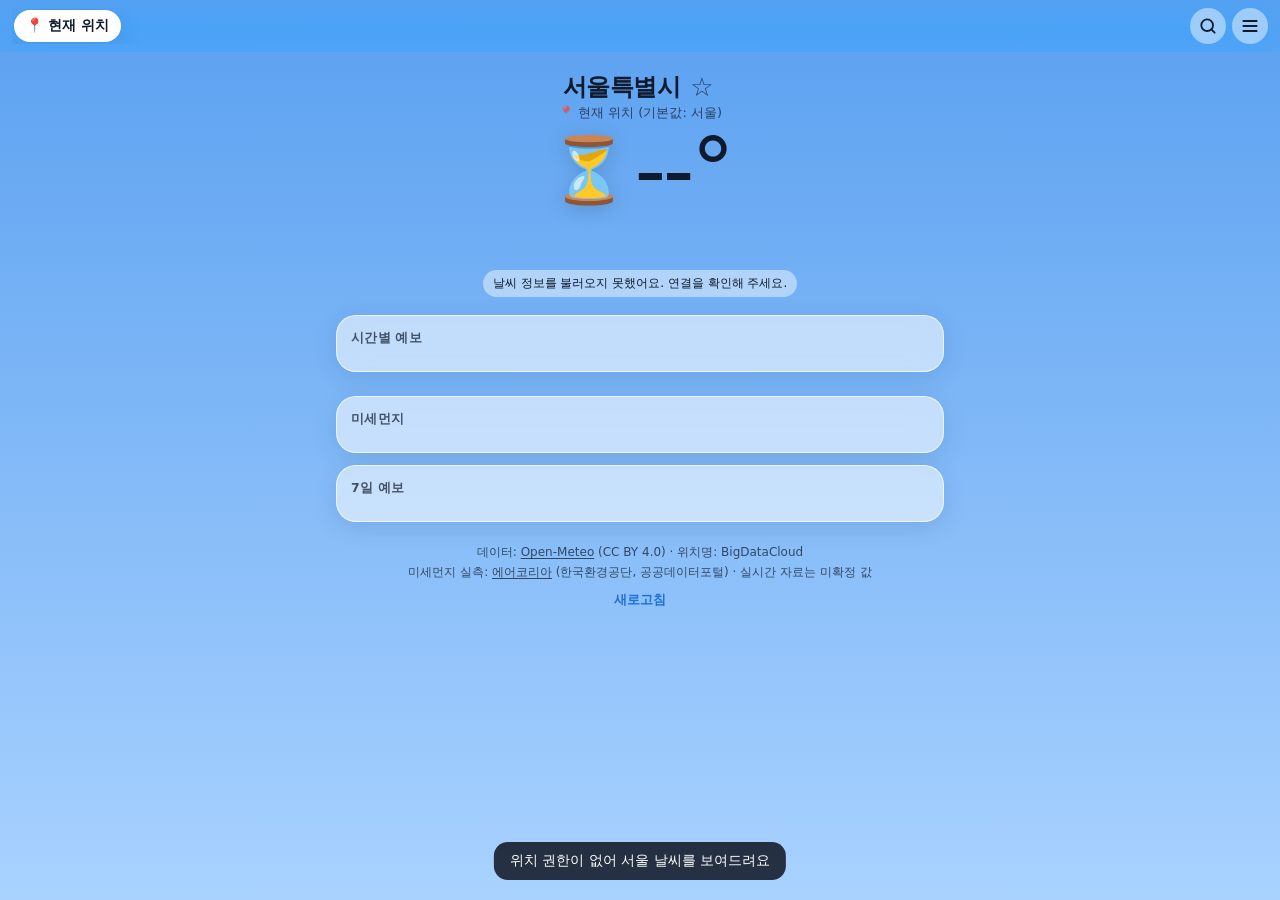
==== index.html @ 34dde309 "위젯·웹앱: 온도 그라데이션 막대 통일, 습도·바람 제거, 어제 같은 시각 대비 기온 표시 - 위젯: DrawContext로 기간 전체 최저→최고 색(#5ab0ff→#ffd04d→" ====
<!doctype html>
<html lang="ko">
<head>
<meta charset="utf-8">
<meta name="viewport" content="width=device-width, initial-scale=1, viewport-fit=cover">
<title>하늘 날씨</title>
<meta name="description" content="현재 위치 날씨, 시간별·주간 예보, 미세먼지">
<meta name="theme-color" content="#4a8fe7" media="(prefers-color-scheme: light)">
<meta name="theme-color" content="#0b1220" media="(prefers-color-scheme: dark)">
<meta name="color-scheme" content="light dark">
<meta name="apple-mobile-web-app-capable" content="yes">
<meta name="mobile-web-app-capable" content="yes">
<meta name="apple-mobile-web-app-status-bar-style" content="black-translucent">
<meta name="apple-mobile-web-app-title" content="하늘 날씨">
<meta name="format-detection" content="telephone=no">
<link rel="manifest" href="manifest.json">
<link rel="icon" type="image/png" sizes="32x32" href="icons/favicon-32.png">
<link rel="icon" type="image/png" sizes="192x192" href="icons/icon-192.png">
<link rel="apple-touch-icon" sizes="180x180" href="icons/apple-touch-icon.png">
<link rel="stylesheet" href="style.css">
</head>
<body>
<div id="app">
  <header class="topbar">
    <nav id="tabs" class="tabs" aria-label="위치 목록"></nav>
    <button id="btnSearch" class="iconbtn" aria-label="도시 검색">
      <svg viewBox="0 0 24 24" width="20" height="20"><circle cx="11" cy="11" r="7" fill="none" stroke="currentColor" stroke-width="2.2"/><path d="M20 20l-4-4" stroke="currentColor" stroke-width="2.2" stroke-linecap="round"/></svg>
    </button>
    <button id="btnFavs" class="iconbtn" aria-label="즐겨찾기 관리">
      <svg viewBox="0 0 24 24" width="20" height="20"><path d="M4 6h16M4 12h16M4 18h16" stroke="currentColor" stroke-width="2.2" stroke-linecap="round"/></svg>
    </button>
  </header>

  <main id="main">
    <section class="hero">
      <div class="loc-row">
        <h1 id="locName">불러오는 중…</h1>
        <button id="btnStar" class="star" aria-label="즐겨찾기에 추가" aria-pressed="false">☆</button>
      </div>
      <div id="locSub" class="loc-sub"></div>
      <div class="hero-main">
        <div id="curIcon" class="cur-icon">⛅</div>
        <div id="curTemp" class="cur-temp">--°</div>
      </div>
      <div id="curDesc" class="cur-desc">&nbsp;</div>
      <div id="curHL" class="cur-hl">&nbsp;</div>
      <div id="curYday" class="yday" hidden></div>
      <div id="status" class="status" hidden></div>
    </section>

    <section class="card">
      <h2>시간별 예보</h2>
      <div id="hourly" class="hourly" data-noswipe></div>
    </section>

    <section class="grid" id="details"></section>

    <section class="card">
      <h2>미세먼지</h2>
      <div id="air" class="air"></div>
    </section>

    <section class="card">
      <h2>7일 예보</h2>
      <ul id="daily" class="daily"></ul>
    </section>

    <footer class="foot">
      <div id="updated"></div>
      <div>데이터: <a href="https://open-meteo.com/" target="_blank" rel="noopener">Open-Meteo</a> (CC BY 4.0) · 위치명: BigDataCloud</div>
      <div>미세먼지 실측: <a href="https://www.airkorea.or.kr/" target="_blank" rel="noopener">에어코리아</a> (한국환경공단, 공공데이터포털) · 실시간 자료는 미확정 값</div>
      <button id="btnRefresh" class="linkbtn">새로고침</button>
    </footer>
  </main>
</div>

<div id="toast" class="toast" role="status" aria-live="polite"></div>

<!-- Search sheet -->
<div id="searchSheet" class="sheet" hidden>
  <div class="sheet-backdrop" data-close></div>
  <div class="sheet-panel" role="dialog" aria-label="도시 검색">
    <div class="sheet-head">
      <form id="searchForm" class="searchbox" autocomplete="off">
        <input id="searchInput" type="search" placeholder="도시 이름 (예: 부산, 제주, 도쿄)" enterkeyhint="search" aria-label="도시 이름">
      </form>
      <button class="linkbtn" data-close>닫기</button>
    </div>
    <div class="sheet-body">
      <button id="btnUseHere" class="row-btn">📍 현재 위치 사용</button>
      <div id="searchResults" class="results"></div>
      <div id="popular" class="popular"></div>
    </div>
  </div>
</div>

<!-- Favorites sheet -->
<div id="favSheet" class="sheet" hidden>
  <div class="sheet-backdrop" data-close></div>
  <div class="sheet-panel" role="dialog" aria-label="즐겨찾기 위치">
    <div class="sheet-head">
      <h2 class="sheet-title">즐겨찾기 위치</h2>
      <button id="btnEdit" class="linkbtn">편집</button>
      <button class="linkbtn" data-close>닫기</button>
    </div>
    <div class="sheet-body">
      <ul id="favList" class="favlist"></ul>
      <p id="favEmpty" class="muted" hidden>아직 즐겨찾기한 위치가 없어요.<br>도시를 검색하거나 현재 위치에서 ☆를 눌러 추가하세요.</p>
    </div>
  </div>
</div>

<script src="app.js"></script>
</body>
</html>
---- style.css ----
[hidden]{display:none!important}
:root{
  --bg1:#5aa0f0; --bg2:#a9d2ff; --fg:#0f1b2d; --fg2:rgba(15,27,45,.72);
  --card:rgba(255,255,255,.55); --card-b:rgba(255,255,255,.7); --line:rgba(15,27,45,.1);
  --chip:rgba(255,255,255,.45); --chip-on:#fff; --accent:#1e6fd9; --sheet:#f4f7fb;
  --shadow:0 6px 24px rgba(20,50,100,.12);
  --rain:#0a4fa3; --sun:#b3261e; --sat-c:#0a4fa3;
  --sat:env(safe-area-inset-top,0px); --sab:env(safe-area-inset-bottom,0px);
  --sal:env(safe-area-inset-left,0px); --sar:env(safe-area-inset-right,0px);
  color-scheme:light dark;
}
@media (prefers-color-scheme:dark){
  :root{
    --bg1:#0b1220; --bg2:#1b2b4a; --fg:#eaf1ff; --fg2:rgba(234,241,255,.74);
    --card:rgba(255,255,255,.07); --card-b:rgba(255,255,255,.1); --line:rgba(255,255,255,.09);
    --chip:rgba(255,255,255,.08); --chip-on:rgba(255,255,255,.22); --accent:#7fb2ff; --sheet:#121a2b;
    --shadow:0 6px 24px rgba(0,0,0,.35);
    --rain:#a9d0ff; --sun:#ffb4ab; --sat-c:#a9d0ff;
  }
}
body.night{--bg1:#16244a;--bg2:#2c3e6e}
body.rain{--bg1:#2c3a50;--bg2:#3a4a62}
@media (prefers-color-scheme:dark){
  body.night{--bg1:#070c18;--bg2:#141f3b}
  body.rain{--bg1:#0d141f;--bg2:#24324a}
}
*{box-sizing:border-box;-webkit-tap-highlight-color:transparent}
html,body{margin:0;min-height:100%}
body{
  font-family:-apple-system,BlinkMacSystemFont,"Apple SD Gothic Neo","Pretendard","Noto Sans KR","Malgun Gothic",system-ui,sans-serif;
  color:var(--fg); background:linear-gradient(180deg,var(--bg1),var(--bg2)) fixed; background-color:var(--bg1);
  min-height:100vh; min-height:100dvh; -webkit-font-smoothing:antialiased; overscroll-behavior-y:none;
  -webkit-text-size-adjust:100%; word-break:keep-all;
}
body.night,body.rain{--fg:#f4f8ff;--fg2:rgba(244,248,255,.88);--card:rgba(255,255,255,.10);--card-b:rgba(255,255,255,.16);--line:rgba(255,255,255,.14);--chip:rgba(255,255,255,.10);--chip-on:rgba(255,255,255,.32);--accent:#d6e6ff;--rain:#d8eaff;--sun:#ffd6d0;--sat-c:#d8eaff}
button{font:inherit;color:inherit}
a{color:inherit;text-decoration:underline;text-underline-offset:2px}
.topbar{
  position:sticky;top:0;z-index:10;display:flex;align-items:center;gap:6px;
  padding:calc(var(--sat) + 8px) calc(var(--sar) + 12px) 8px calc(var(--sal) + 12px);
  backdrop-filter:saturate(1.6) blur(18px);-webkit-backdrop-filter:saturate(1.6) blur(18px);
  background:linear-gradient(180deg,color-mix(in srgb,var(--bg1) 70%,transparent),color-mix(in srgb,var(--bg1) 30%,transparent));
}
.tabs{flex:1;display:flex;gap:6px;overflow-x:auto;scrollbar-width:none;scroll-snap-type:x proximity;padding:2px}
.tabs::-webkit-scrollbar{display:none}
.tab{flex:none;scroll-snap-align:center;border:0;border-radius:999px;padding:7px 12px;background:var(--chip);font-size:14px;font-weight:600;white-space:nowrap;cursor:pointer;display:flex;gap:5px;align-items:center}
.tab .t{font-weight:500;opacity:.75}
.tab[aria-selected=true]{background:var(--chip-on);box-shadow:var(--shadow)}
.iconbtn{flex:none;width:36px;height:36px;border-radius:50%;border:0;background:var(--chip);display:grid;place-items:center;cursor:pointer}
main{padding:4px calc(var(--sar) + 16px) calc(var(--sab) + 24px) calc(var(--sal) + 16px);max-width:640px;margin:0 auto;transition:opacity .2s, transform .25s}
main.slide-l{transform:translateX(-24px);opacity:.3} main.slide-r{transform:translateX(24px);opacity:.3}
.hero{text-align:center;padding:14px 0 18px}
.loc-row{display:flex;justify-content:center;align-items:center;gap:6px}
.loc-row h1{font-size:24px;margin:0;font-weight:700;letter-spacing:-.02em}
.star{border:0;background:none;font-size:26px;line-height:1;cursor:pointer;padding:4px;color:var(--fg2)}
.star[aria-pressed=true]{color:#ffc531;text-shadow:0 1px 6px rgba(0,0,0,.2)}
.loc-sub{font-size:13px;color:var(--fg2);min-height:18px}
.hero-main{display:flex;justify-content:center;align-items:center;gap:6px;margin-top:4px}
.cur-icon{font-size:64px;filter:drop-shadow(0 4px 10px rgba(0,0,0,.15))}
.cur-temp{font-size:88px;font-weight:200;letter-spacing:-.04em;line-height:1}
.cur-desc{font-size:19px;font-weight:600;margin-top:2px}
.cur-hl{font-size:15px;color:var(--fg2);margin-top:4px}
.yday{display:inline-block;margin-top:8px;font-size:13px;font-weight:700;padding:4px 10px;border-radius:999px;color:#fff;background:#5f6b7a}
.yday.up{background:#c2410c}.yday.down{background:#1d4ed8}
.status{margin:10px auto 0;display:inline-block;font-size:12px;padding:5px 10px;border-radius:999px;background:var(--chip)}
.card{background:var(--card);border:1px solid var(--card-b);border-radius:20px;padding:14px 14px;margin:0 0 12px;box-shadow:var(--shadow);backdrop-filter:blur(14px);-webkit-backdrop-filter:blur(14px)}
.card h2{font-size:12.5px;font-weight:700;color:var(--fg2);margin:0 0 10px;letter-spacing:.02em}
.hourly{display:flex;overflow-x:auto;gap:4px;scrollbar-width:none;margin:0 -6px;padding:0 6px;-webkit-overflow-scrolling:touch}
.hourly::-webkit-scrollbar{display:none}
.hr{flex:none;width:54px;text-align:center;display:flex;flex-direction:column;gap:5px;align-items:center;font-size:13px}
.hr .ic{font-size:24px;height:30px;line-height:30px}
.hr .tp{font-weight:700;font-size:16px}
.hr .pp{font-size:11px;color:var(--rain);min-height:14px;font-weight:700}
.hr.now .tm{font-weight:800}
.grid{display:grid;grid-template-columns:1fr 1fr;gap:12px;margin-bottom:12px}
.grid .card{margin:0;min-height:98px;display:flex;flex-direction:column}
.grid .v{font-size:26px;font-weight:600;letter-spacing:-.02em}
.grid .s{font-size:12.5px;color:var(--fg2);margin-top:auto;padding-top:4px}
.uvbar{height:5px;border-radius:3px;background:linear-gradient(90deg,#3bb54a,#f5d200,#f58b00,#e3242b,#8f3f97);position:relative;margin-top:8px}
.uvbar i{position:absolute;top:-3px;width:11px;height:11px;border-radius:50%;background:#fff;border:2px solid rgba(0,0,0,.35);transform:translateX(-50%)}
.air{display:grid;grid-template-columns:1fr 1fr;gap:12px}
.aq{border-radius:14px;padding:10px 12px;background:var(--chip)}
.aq .n{font-size:12.5px;color:var(--fg2)}
.aq .lv{margin:5px 0 3px}
.aq .lv .pill{display:inline-block;font-size:17px;font-weight:800;line-height:1;padding:6px 11px;border-radius:999px;color:#fff;background:#5f6b7a}
.aq .lv-1 .pill{background:#1b64c4}.aq .lv-2 .pill{background:#1b7a43}.aq .lv-3 .pill{background:#a85400}.aq .lv-4 .pill{background:#c0262d}
.aq .tag{display:inline-block;margin-left:6px;padding:0 6px;border-radius:6px;font-size:10.5px;font-weight:700;line-height:16px;vertical-align:1px;border:1px solid currentColor;color:var(--fg2)}
.aq .tag.ak{background:#1b7a43;border-color:#1b7a43;color:#fff}
.aqsrc{grid-column:1/-1;font-size:12px;line-height:1.55;color:var(--fg2);margin-top:-2px}
.aqsrc .km{opacity:.8}
.daily{list-style:none;margin:0;padding:0}
.daily li{display:grid;grid-template-columns:44px 34px 38px 34px 1fr 34px;align-items:center;gap:6px;padding:9px 0;border-top:1px solid var(--line);font-size:15px}
.daily li:first-child{border-top:0}
.daily .d{font-weight:700}
.daily .ic{font-size:22px;text-align:center}
.daily .pp{font-size:11.5px;color:var(--rain);font-weight:700}
.daily .d.sun{color:var(--sun)} .daily .d.sat{color:var(--sat-c)}
.daily .lo{color:var(--fg2);text-align:right}
.daily .hi{font-weight:700;text-align:right}
.rng{height:5px;border-radius:3px;background:var(--line);position:relative}
/* gradient spans the whole 7-day range (colour = temperature); each day shows only its min–max slice */
.rng i{position:absolute;inset:0;border-radius:3px;background:linear-gradient(90deg,#5ab0ff,#ffd04d,#ff8a3d)}
.foot{text-align:center;font-size:12px;color:var(--fg2);padding:8px 0 4px;line-height:1.7}
.linkbtn{border:0;background:none;color:var(--accent);font-weight:600;cursor:pointer;padding:6px 8px;font-size:15px}
.foot .linkbtn{font-size:13px}
.toast{position:fixed;left:50%;bottom:calc(var(--sab) + 20px);transform:translate(-50%,20px);opacity:0;pointer-events:none;background:rgba(20,26,40,.88);color:#fff;padding:10px 16px;border-radius:14px;font-size:14px;transition:.25s;z-index:50;max-width:88vw;text-align:center}
.toast.show{opacity:1;transform:translate(-50%,0)}
/* sheets */
.sheet{position:fixed;inset:0;z-index:40}
.sheet[hidden]{display:none}
.sheet-backdrop{position:absolute;inset:0;background:rgba(0,0,0,.35);animation:fade .2s}
.sheet-panel{position:absolute;left:0;right:0;bottom:0;top:calc(var(--sat) + 40px);background:var(--sheet);color:var(--fg);border-radius:20px 20px 0 0;display:flex;flex-direction:column;animation:up .25s ease-out;max-width:640px;margin:0 auto}
body.night .sheet-panel,body.rain .sheet-panel{--fg:#eef4ff}
@media (prefers-color-scheme:light){body.night .sheet-panel,body.rain .sheet-panel{--fg:#0f1b2d;--fg2:rgba(15,27,45,.62);--line:rgba(15,27,45,.1);--chip:rgba(15,27,45,.06);--accent:#1e6fd9}}
@media (prefers-color-scheme:light){.sheet-panel{--chip:rgba(15,27,45,.06)}}
@keyframes up{from{transform:translateY(40px);opacity:.4}}@keyframes fade{from{opacity:0}}
.sheet-head{display:flex;align-items:center;gap:8px;padding:14px calc(var(--sar) + 14px) 10px calc(var(--sal) + 14px);border-bottom:1px solid var(--line)}
.sheet-title{flex:1;margin:0;font-size:18px}
.searchbox{flex:1}
.searchbox input{width:100%;font-size:16px;padding:10px 14px;border-radius:12px;border:0;background:var(--chip);color:var(--fg);outline:none}
.sheet-body{flex:1;overflow-y:auto;padding:8px calc(var(--sar) + 14px) calc(var(--sab) + 20px) calc(var(--sal) + 14px);-webkit-overflow-scrolling:touch}
.row-btn{display:block;width:100%;text-align:left;border:0;background:none;padding:12px 4px;font-size:16px;font-weight:600;color:var(--accent);cursor:pointer;border-bottom:1px solid var(--line)}
.results .res{display:flex;align-items:center;gap:8px;padding:12px 4px;border-bottom:1px solid var(--line);cursor:pointer}
.res .nm{font-weight:600;font-size:16px}.res .ad{font-size:13px;color:var(--fg2)}
.res .grow{flex:1;min-width:0}
.res .add{border:0;background:var(--chip);border-radius:999px;padding:6px 10px;font-size:13px;font-weight:600;cursor:pointer}
.res .add.on{color:#d39b00}
.popular{margin-top:14px}
.popular h3{font-size:13px;color:var(--fg2);margin:0 0 8px}
.popular .chips{display:flex;flex-wrap:wrap;gap:8px}
.popular button{border:0;background:var(--chip);border-radius:999px;padding:8px 13px;font-size:14px;cursor:pointer}
.muted{color:var(--fg2);text-align:center;font-size:14px;line-height:1.6;margin-top:30px}
.favlist{list-style:none;margin:0;padding:0}
.favlist li{display:flex;align-items:center;gap:10px;padding:12px 4px;border-bottom:1px solid var(--line);cursor:pointer;transition:transform .15s,background .15s;touch-action:pan-y}
.favlist li.dragging{background:var(--chip);border-radius:12px;position:relative;z-index:2;box-shadow:var(--shadow);transition:none}
.favlist .ic{font-size:26px;width:34px;text-align:center}
.favlist .grow{flex:1;min-width:0}
.favlist .nm{font-weight:700;font-size:16px;white-space:nowrap;overflow:hidden;text-overflow:ellipsis}
.favlist .ad{font-size:12.5px;color:var(--fg2)}
.favlist .tp{font-size:24px;font-weight:300;min-width:52px;text-align:right}
.favlist .ctl{display:none;gap:4px}
.favlist.editing .ctl{display:flex}
.favlist.editing .tp{display:none}
.favlist .ctl button{border:0;background:var(--chip);width:34px;height:34px;border-radius:10px;cursor:pointer;font-size:15px}
.favlist .ctl .del{color:#e53935}
.favlist .handle{display:none;cursor:grab;font-size:20px;color:var(--fg2);padding:0 4px;touch-action:none}
.favlist.editing .handle{display:block}
.favlist li.cur .nm::after{content:" ●";color:var(--accent);font-size:10px;vertical-align:middle}
.skel{opacity:.5}
.wi{width:1em;height:1em;vertical-align:-.12em;display:inline-block}
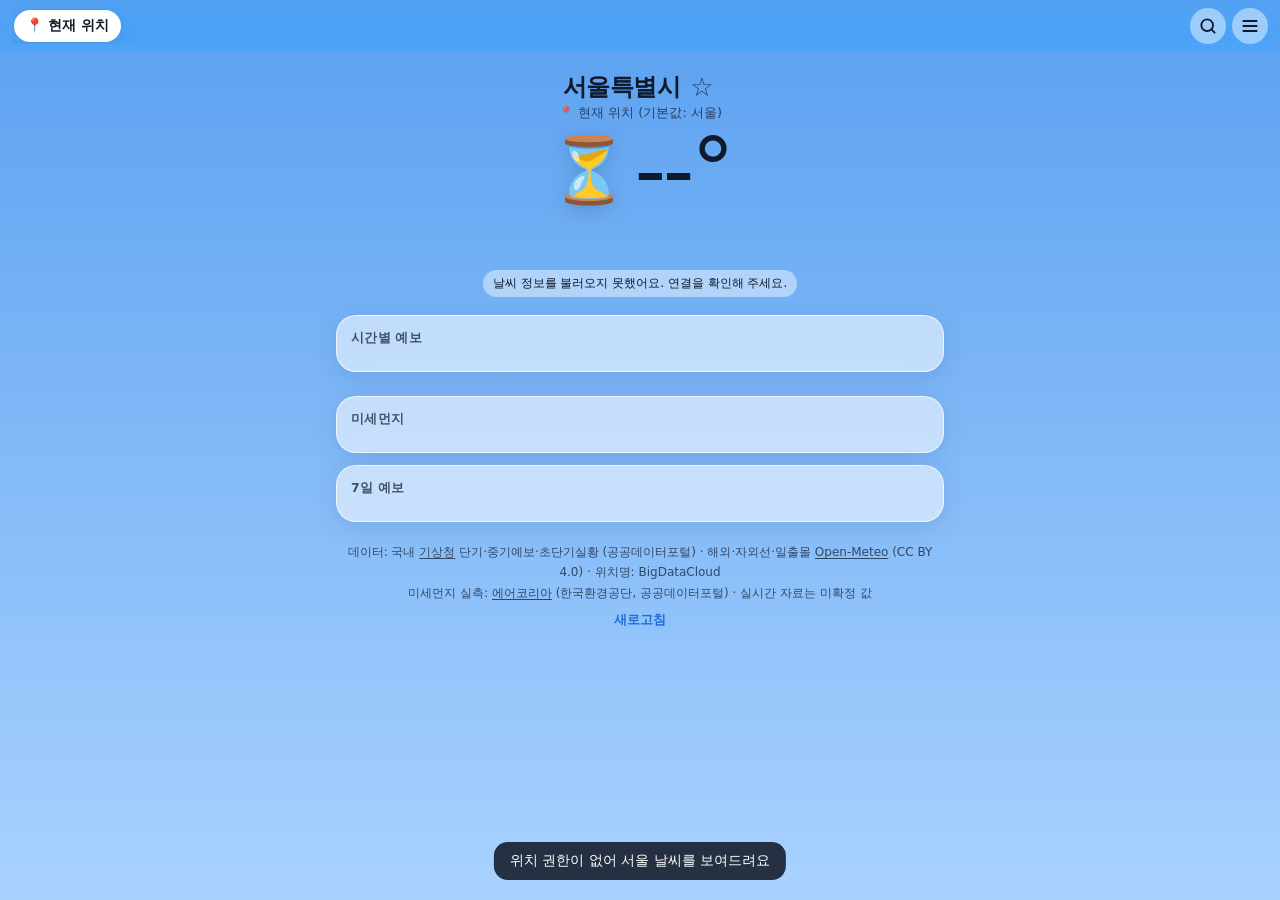
==== commit 95f913ad: "국내 기상청 / 해외 Open-Meteo 자동 전환 - Actions(kma.yml, 매시 :15)가 기상청 초단기실황·단기예보·중기예보를 대표 격자점 257개에 대해   받아 d" ====
--- a/index.html
+++ b/index.html
@@ -67,7 +67,8 @@
 
     <footer class="foot">
       <div id="updated"></div>
-      <div>데이터: <a href="https://open-meteo.com/" target="_blank" rel="noopener">Open-Meteo</a> (CC BY 4.0) · 위치명: BigDataCloud</div>
+      <div id="wxsrc"></div>
+      <div>데이터: 국내 <a href="https://www.weather.go.kr/" target="_blank" rel="noopener">기상청</a> 단기·중기예보·초단기실황 (공공데이터포털) · 해외·자외선·일출몰 <a href="https://open-meteo.com/" target="_blank" rel="noopener">Open-Meteo</a> (CC BY 4.0) · 위치명: BigDataCloud</div>
       <div>미세먼지 실측: <a href="https://www.airkorea.or.kr/" target="_blank" rel="noopener">에어코리아</a> (한국환경공단, 공공데이터포털) · 실시간 자료는 미확정 값</div>
       <button id="btnRefresh" class="linkbtn">새로고침</button>
     </footer>
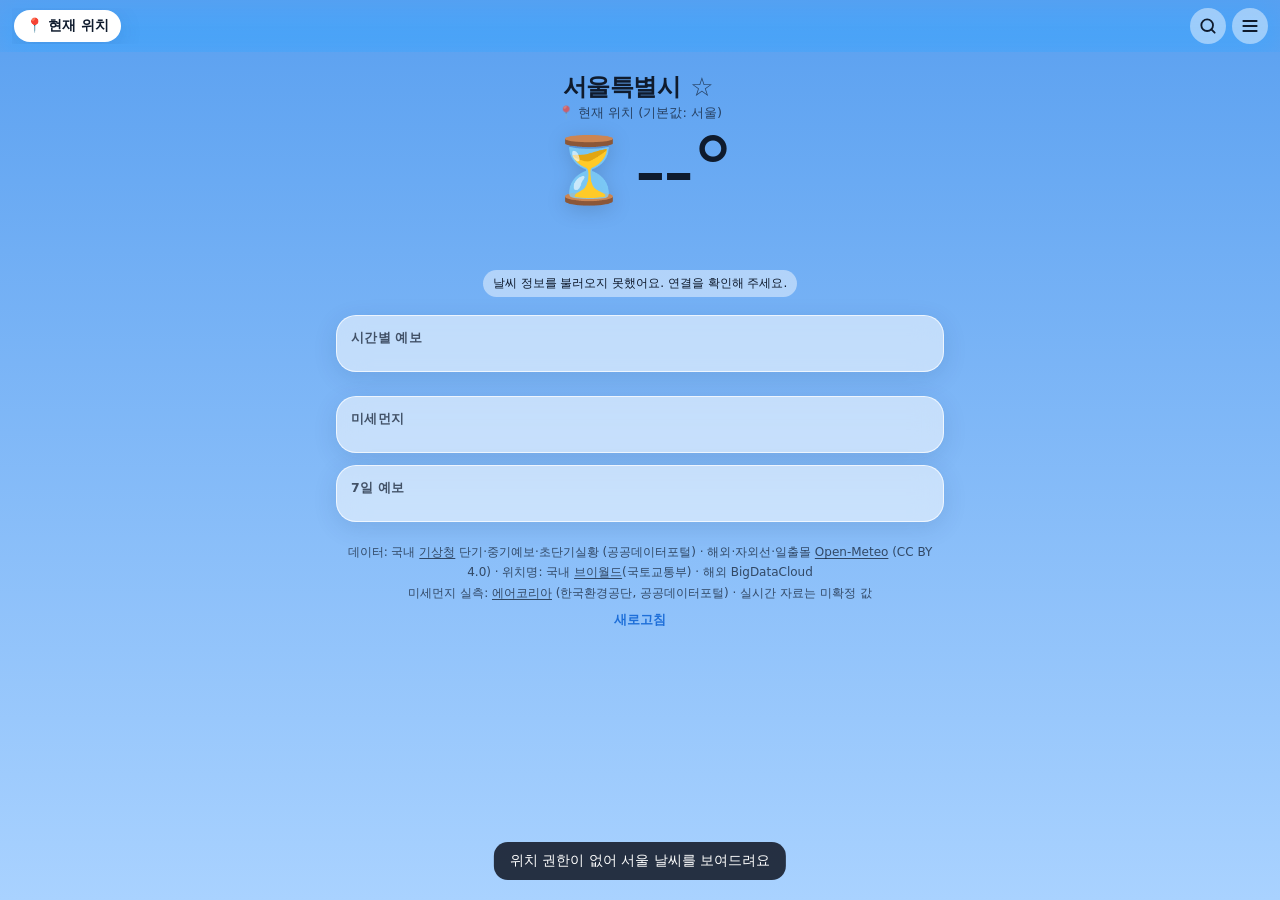
==== commit 395dfb19: "위치명: 국내 브이월드 역지오코딩(행정동), 해외·실패 시 BigDataCloud/iOS - 웹앱: JSONP(브이월드는 CORS 헤더 없음), 4.5초 제한, 실패 시 BigDa" ====
--- a/index.html
+++ b/index.html
@@ -68,7 +68,7 @@
     <footer class="foot">
       <div id="updated"></div>
       <div id="wxsrc"></div>
-      <div>데이터: 국내 <a href="https://www.weather.go.kr/" target="_blank" rel="noopener">기상청</a> 단기·중기예보·초단기실황 (공공데이터포털) · 해외·자외선·일출몰 <a href="https://open-meteo.com/" target="_blank" rel="noopener">Open-Meteo</a> (CC BY 4.0) · 위치명: BigDataCloud</div>
+      <div>데이터: 국내 <a href="https://www.weather.go.kr/" target="_blank" rel="noopener">기상청</a> 단기·중기예보·초단기실황 (공공데이터포털) · 해외·자외선·일출몰 <a href="https://open-meteo.com/" target="_blank" rel="noopener">Open-Meteo</a> (CC BY 4.0) · 위치명: 국내 <a href="https://www.vworld.kr/" target="_blank" rel="noopener">브이월드</a>(국토교통부) · 해외 BigDataCloud</div>
       <div>미세먼지 실측: <a href="https://www.airkorea.or.kr/" target="_blank" rel="noopener">에어코리아</a> (한국환경공단, 공공데이터포털) · 실시간 자료는 미확정 값</div>
       <button id="btnRefresh" class="linkbtn">새로고침</button>
     </footer>
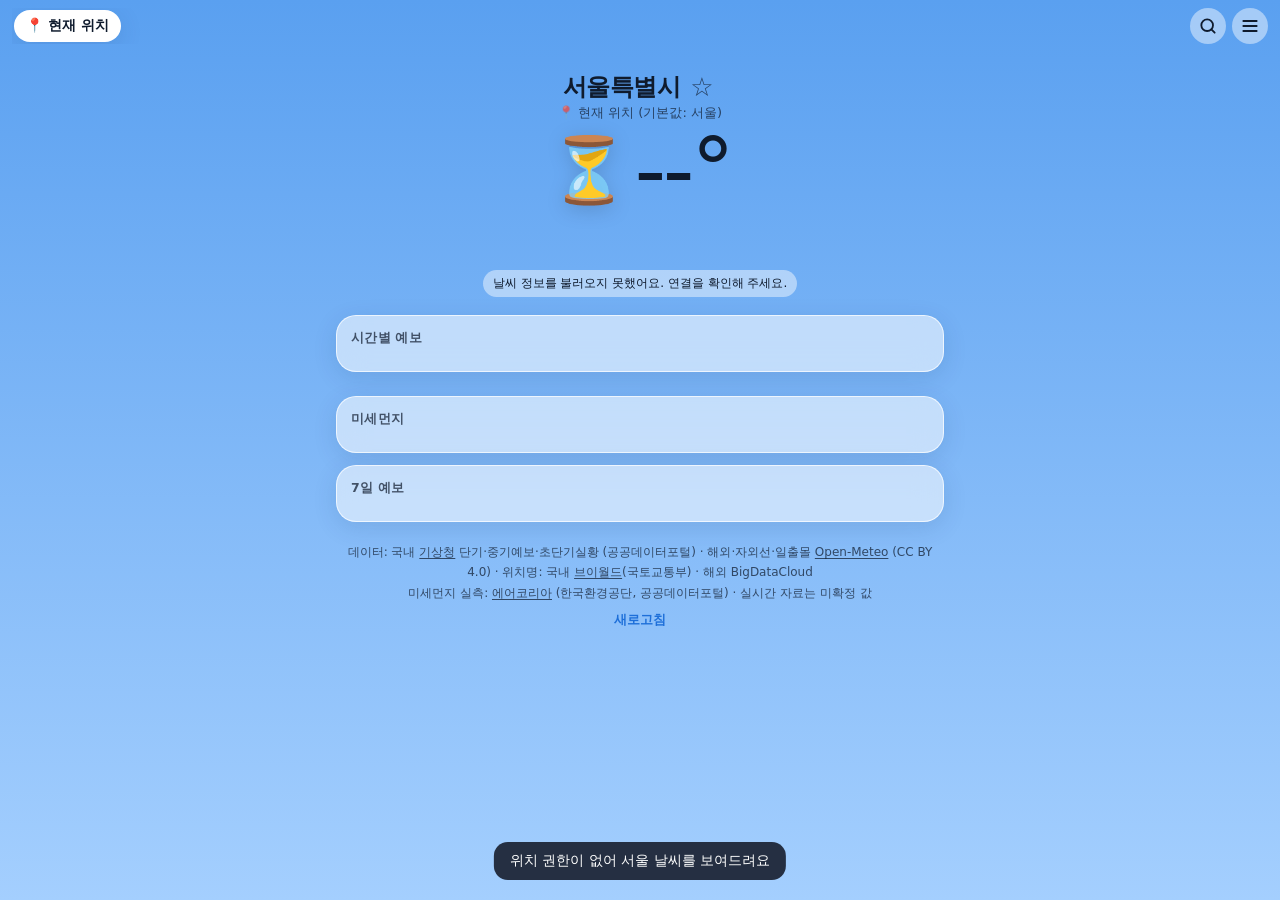
==== commit 67be5fdd: "웹앱 맨 위 색 띠 없애기: 하늘을 상태 막대까지 한 장으로 - #sky 고정 레이어에 그라데이션(iOS는 background-attachment:fixed 미지원이라 예전엔 그라" ====
--- a/index.html
+++ b/index.html
@@ -20,6 +20,7 @@
 <link rel="stylesheet" href="style.css">
 </head>
 <body>
+<div id="sky" aria-hidden="true"></div>
 <div id="app">
   <header class="topbar">
     <nav id="tabs" class="tabs" aria-label="위치 목록"></nav>
--- a/style.css
+++ b/style.css
@@ -28,7 +28,7 @@
 html,body{margin:0;min-height:100%}
 body{
   font-family:-apple-system,BlinkMacSystemFont,"Apple SD Gothic Neo","Pretendard","Noto Sans KR","Malgun Gothic",system-ui,sans-serif;
-  color:var(--fg); background:linear-gradient(180deg,var(--bg1),var(--bg2)) fixed; background-color:var(--bg1);
+  color:var(--fg); background:var(--bg1);
   min-height:100vh; min-height:100dvh; -webkit-font-smoothing:antialiased; overscroll-behavior-y:none;
   -webkit-text-size-adjust:100%; word-break:keep-all;
 }
@@ -38,9 +38,14 @@
 .topbar{
   position:sticky;top:0;z-index:10;display:flex;align-items:center;gap:6px;
   padding:calc(var(--sat) + 8px) calc(var(--sar) + 12px) 8px calc(var(--sal) + 12px);
-  backdrop-filter:saturate(1.6) blur(18px);-webkit-backdrop-filter:saturate(1.6) blur(18px);
-  background:linear-gradient(180deg,color-mix(in srgb,var(--bg1) 70%,transparent),color-mix(in srgb,var(--bg1) 30%,transparent));
-}
+  background:transparent;
+}
+/* 맨 위에서는 머리글 배경 없음(하늘이 상태 막대까지 이어짐). 스크롤하면 아래로 부드럽게 사라지는 흐림만 살짝 */
+.topbar::before{content:"";position:absolute;inset:0 0 -18px 0;z-index:-1;pointer-events:none;opacity:0;transition:opacity .25s ease;
+  background:linear-gradient(180deg,color-mix(in srgb,var(--bg1) 62%,transparent),color-mix(in srgb,var(--bg1) 0%,transparent));
+  backdrop-filter:blur(14px) saturate(1.4);-webkit-backdrop-filter:blur(14px) saturate(1.4);
+  -webkit-mask-image:linear-gradient(#000 0,#000 62%,transparent 100%);mask-image:linear-gradient(#000 0,#000 62%,transparent 100%)}
+.topbar.scrolled::before{opacity:1}
 .tabs{flex:1;display:flex;gap:6px;overflow-x:auto;scrollbar-width:none;scroll-snap-type:x proximity;padding:2px}
 .tabs::-webkit-scrollbar{display:none}
 .tab{flex:none;scroll-snap-align:center;border:0;border-radius:999px;padding:7px 12px;background:var(--chip);font-size:14px;font-weight:600;white-space:nowrap;cursor:pointer;display:flex;gap:5px;align-items:center}
@@ -148,3 +153,63 @@
 .favlist li.cur .nm::after{content:" ●";color:var(--accent);font-size:10px;vertical-align:middle}
 .skel{opacity:.5}
 .wi{width:1em;height:1em;vertical-align:-.12em;display:inline-block}
+
+/* ---------- 날씨 배경 (body[data-sky], app.js skyOf) ----------
+   그라데이션 + 가벼운 CSS 무늬(이미지·필터 없음): 별, 부드러운 구름, 빗줄기, 눈송이, 안개 띠 */
+/* 하늘 그라데이션은 화면에 고정된 한 장(#sky)으로: iOS는 background-attachment:fixed를 지원하지 않아
+   예전엔 그라데이션만 스크롤되고 별·구름은 고정돼 띠가 생겼음. 상태 막대 아래까지(viewport-fit=cover) 덮음 */
+#sky{position:fixed;left:0;right:0;top:calc(-1 * var(--sat) - 60px);bottom:-60px;z-index:-2;pointer-events:none;
+  background:linear-gradient(180deg,var(--bg1) 0,var(--bg1) calc(var(--sat) + 60px),var(--bg2) 100%)}
+body[data-sky]::before{content:"";position:fixed;inset:0;z-index:-1;pointer-events:none;background-repeat:no-repeat}
+body[data-sky="clear-day"]{--bg1:#4f9bef;--bg2:#a8d1ff}
+body[data-sky="cloudy-day"]{--bg1:#6f97c4;--bg2:#b9cde2}
+body[data-sky="overcast-day"]{--bg1:#56667b;--bg2:#8493a6}
+body[data-sky="rain-day"]{--bg1:#36465b;--bg2:#56667c}
+body[data-sky="snow-day"]{--bg1:#9fb3cb;--bg2:#e1e9f2}
+body[data-sky="fog-day"]{--bg1:#9aa5b1;--bg2:#d3d9df}
+body[data-sky="clear-night"]{--bg1:#081130;--bg2:#1b2a56}
+body[data-sky="cloudy-night"]{--bg1:#141d30;--bg2:#2a3753}
+body[data-sky="overcast-night"]{--bg1:#151a23;--bg2:#2b333f}
+body[data-sky="rain-night"]{--bg1:#0f1622;--bg2:#222f42}
+body[data-sky="snow-night"]{--bg1:#232c3c;--bg2:#46536a}
+body[data-sky="fog-night"]{--bg1:#22272f;--bg2:#424a55}
+body[data-sky="storm"]{--bg1:#1c1d30;--bg2:#383b56}
+@media (prefers-color-scheme:dark){
+  body[data-sky="clear-day"]{--bg1:#0f2e5c;--bg2:#1d4f8e}
+  body[data-sky="cloudy-day"]{--bg1:#1d3049;--bg2:#33506f}
+  body[data-sky="overcast-day"]{--bg1:#1b222c;--bg2:#313c4a}
+  body[data-sky="snow-day"]{--bg1:#2b3648;--bg2:#4b5a72}
+  body[data-sky="fog-day"]{--bg1:#262c34;--bg2:#454e5a}
+}
+/* 밝은 하늘(낮 맑음·구름 조금·눈·안개)은 진한 글자, 나머지는 흰 글자(body.night/.rain 규칙) */
+/* 해: 오른쪽 위 햇무리 */
+body[data-sky="clear-day"]::before,body[data-sky="cloudy-day"]::before{background:
+  radial-gradient(circle at 88% -4%,rgba(255,246,200,.55),rgba(255,246,200,.18) 22%,transparent 46%)}
+/* 별 (맑은 밤 진하게, 구름 낀 밤 옅게) — 240px 타일에 점 여러 개, 아래로 갈수록 사라짐 */
+body[data-sky="clear-night"]::before,body[data-sky="cloudy-night"]::before{background-repeat:repeat;background-size:240px 240px,180px 180px,310px 310px;
+  background-image:
+  radial-gradient(1.4px 1.4px at 20px 30px,#fff 50%,transparent 60%),radial-gradient(1px 1px at 120px 80px,#fff 50%,transparent 60%),
+  radial-gradient(1.6px 1.6px at 200px 160px,#fff 50%,transparent 60%);
+  -webkit-mask-image:linear-gradient(#000 0,#000 35%,transparent 75%);mask-image:linear-gradient(#000 0,#000 35%,transparent 75%);opacity:.75}
+body[data-sky="cloudy-night"]::before{opacity:.35}
+/* 부드러운 구름: 큰 타원 방사형 그라데이션 몇 겹 */
+body[data-sky="cloudy-day"]::after,body[data-sky="cloudy-night"]::after,body[data-sky^="overcast"]::after,body[data-sky^="rain"]::after,body[data-sky="storm"]::after,body[data-sky^="snow"]::after{
+  content:"";position:fixed;inset:0;z-index:-1;pointer-events:none;background:
+  radial-gradient(ellipse 46% 9% at 18% 9%,var(--cloud) ,transparent 70%),radial-gradient(ellipse 38% 8% at 62% 5%,var(--cloud),transparent 70%),
+  radial-gradient(ellipse 52% 10% at 86% 17%,var(--cloud),transparent 70%),radial-gradient(ellipse 44% 8% at 38% 24%,var(--cloud2),transparent 70%),
+  radial-gradient(ellipse 60% 9% at 10% 33%,var(--cloud2),transparent 70%)}
+body[data-sky]{--cloud:rgba(255,255,255,.22);--cloud2:rgba(255,255,255,.12)}
+body[data-sky$="night"],body[data-sky="storm"]{--cloud:rgba(200,212,235,.11);--cloud2:rgba(200,212,235,.06)}
+body[data-sky^="overcast"],body[data-sky^="rain"]{--cloud:rgba(255,255,255,.12);--cloud2:rgba(255,255,255,.08)}
+/* 비·뇌우: 비스듬한 가는 빗줄기 */
+body[data-sky^="rain"]::before,body[data-sky="storm"]::before{background:
+  repeating-linear-gradient(104deg,transparent 0 22px,rgba(205,225,255,.09) 22px 23px,transparent 23px 47px),
+  repeating-linear-gradient(100deg,transparent 0 37px,rgba(205,225,255,.06) 37px 38px,transparent 38px 71px)}
+/* 눈송이 */
+body[data-sky^="snow"]::before{background-repeat:repeat;background-size:150px 150px,230px 230px;background-image:
+  radial-gradient(2.4px 2.4px at 30px 40px,rgba(255,255,255,.85) 50%,transparent 60%),radial-gradient(3px 3px at 150px 110px,rgba(255,255,255,.7) 50%,transparent 60%)}
+/* 안개: 가로 띠 */
+body[data-sky^="fog"]::before{background:repeating-linear-gradient(180deg,transparent 0 60px,rgba(255,255,255,.12) 90px,transparent 120px)}
+body[data-sky^="snow-day"],body[data-sky^="fog-day"]{--fg:#0f1b2d;--fg2:rgba(15,27,45,.74)}
+@media (prefers-color-scheme:dark){body[data-sky^="snow-day"],body[data-sky^="fog-day"]{--fg:#eaf1ff;--fg2:rgba(234,241,255,.8)}}
+@media (prefers-reduced-transparency:reduce){body[data-sky]::before,body[data-sky]::after{display:none}}
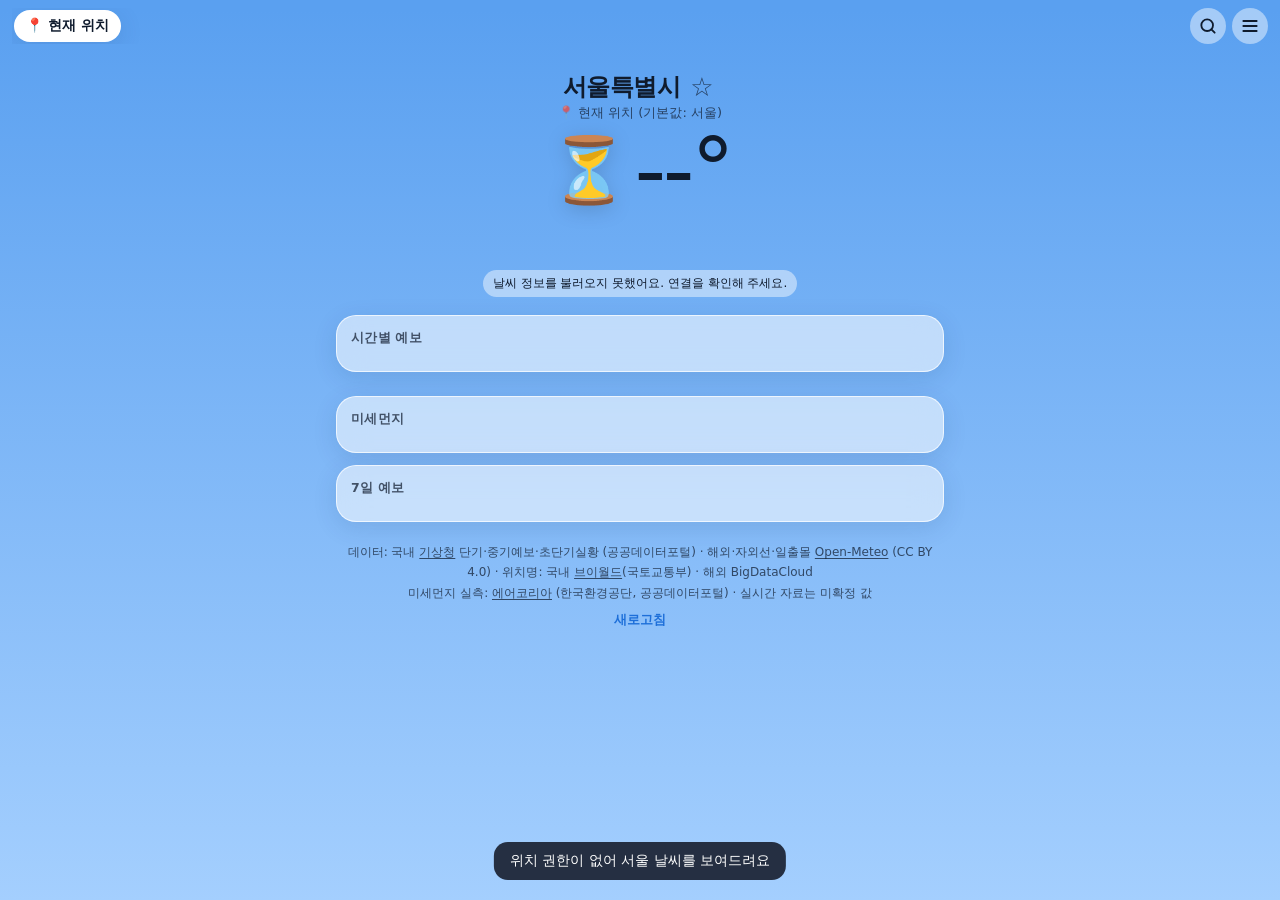
==== commit 5bd7dea4: "Safari 26: tint status bar with sky color (#tint strip), opaque-top header fade; SW v13" ====
--- a/index.html
+++ b/index.html
@@ -21,6 +21,7 @@
 </head>
 <body>
 <div id="sky" aria-hidden="true"></div>
+<div id="tint" aria-hidden="true"></div>
 <div id="app">
   <header class="topbar">
     <nav id="tabs" class="tabs" aria-label="위치 목록"></nav>
--- a/style.css
+++ b/style.css
@@ -42,7 +42,7 @@
 }
 /* 맨 위에서는 머리글 배경 없음(하늘이 상태 막대까지 이어짐). 스크롤하면 아래로 부드럽게 사라지는 흐림만 살짝 */
 .topbar::before{content:"";position:absolute;inset:0 0 -18px 0;z-index:-1;pointer-events:none;opacity:0;transition:opacity .25s ease;
-  background:linear-gradient(180deg,color-mix(in srgb,var(--bg1) 62%,transparent),color-mix(in srgb,var(--bg1) 0%,transparent));
+  background:linear-gradient(180deg,color-mix(in srgb,var(--bg1) 94%,transparent) 0,color-mix(in srgb,var(--bg1) 70%,transparent) 55%,color-mix(in srgb,var(--bg1) 0%,transparent) 100%);
   backdrop-filter:blur(14px) saturate(1.4);-webkit-backdrop-filter:blur(14px) saturate(1.4);
   -webkit-mask-image:linear-gradient(#000 0,#000 62%,transparent 100%);mask-image:linear-gradient(#000 0,#000 62%,transparent 100%)}
 .topbar.scrolled::before{opacity:1}
@@ -159,7 +159,10 @@
 /* 하늘 그라데이션은 화면에 고정된 한 장(#sky)으로: iOS는 background-attachment:fixed를 지원하지 않아
    예전엔 그라데이션만 스크롤되고 별·구름은 고정돼 띠가 생겼음. 상태 막대 아래까지(viewport-fit=cover) 덮음 */
 #sky{position:fixed;left:0;right:0;top:calc(-1 * var(--sat) - 60px);bottom:-60px;z-index:-2;pointer-events:none;
-  background:linear-gradient(180deg,var(--bg1) 0,var(--bg1) calc(var(--sat) + 60px),var(--bg2) 100%)}
+  background:linear-gradient(180deg,var(--bg1) 0,var(--bg1) calc(var(--sat) * 2 + 70px),var(--bg2) 100%);background-color:var(--bg1)}
+/* Safari 26(iOS 26)은 theme-color를 무시하고, 맨 위에 닿은 fixed/sticky 요소의 background-color로 상태 막대를 칠함.
+   하늘 맨 위 색과 같은 얇은 띠를 두어 상태 막대 = 하늘 색 (없으면 반투명 막대라 다른 색 띠처럼 보였음) */
+#tint{position:fixed;top:0;left:0;right:0;height:4px;z-index:-1;pointer-events:none;background-color:var(--bg1)}
 body[data-sky]::before{content:"";position:fixed;inset:0;z-index:-1;pointer-events:none;background-repeat:no-repeat}
 body[data-sky="clear-day"]{--bg1:#4f9bef;--bg2:#a8d1ff}
 body[data-sky="cloudy-day"]{--bg1:#6f97c4;--bg2:#b9cde2}
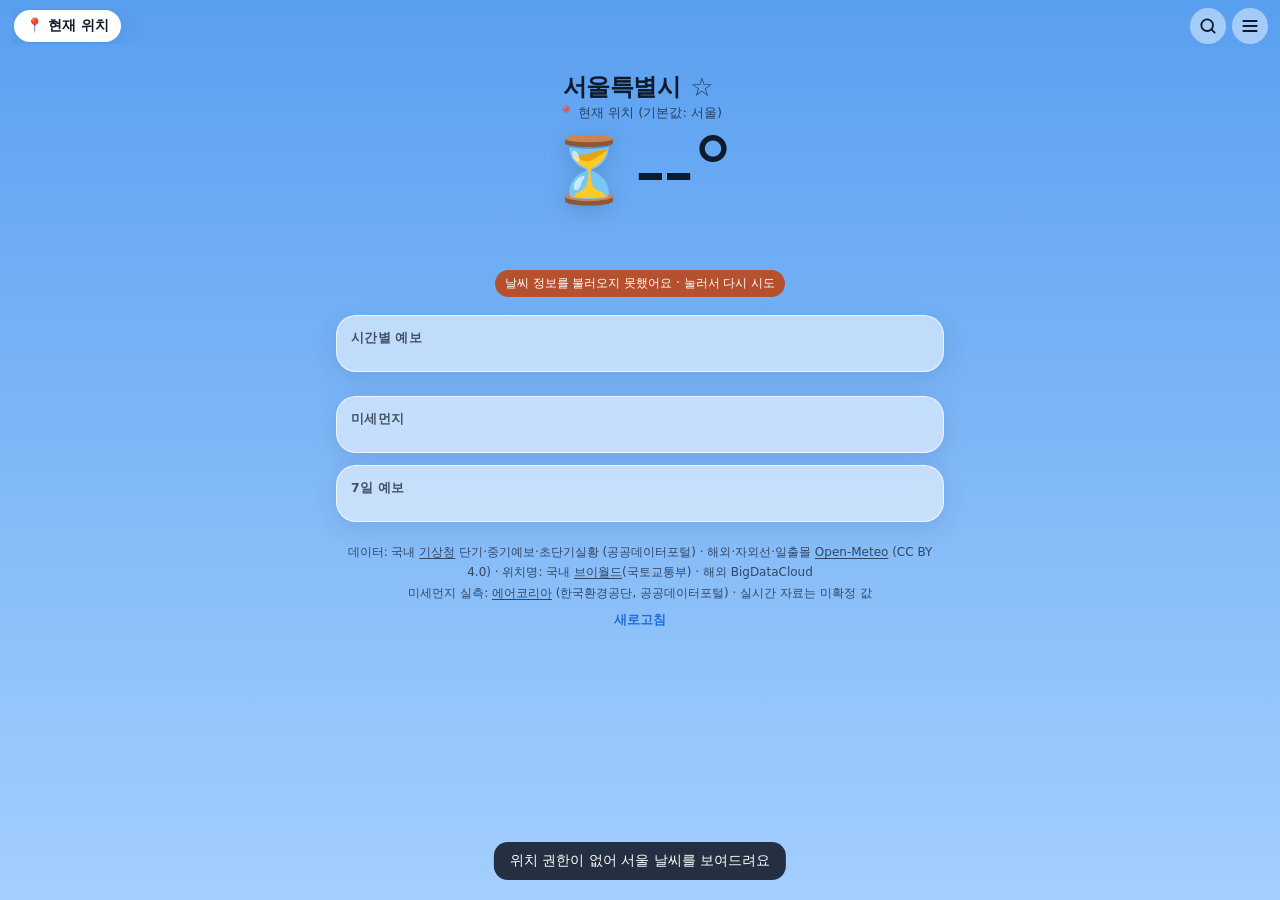
==== commit c259ff73: "오래된 저장본을 지금 날씨로 보이던 문제(요일·'지금' 어긋남), Open-Meteo 실패 시 기상청 자료만으로 표시, SW가 API 옛 응답을 돌려주지 않게, 위젯 2026-11" ====
--- a/index.html
+++ b/index.html
@@ -2,7 +2,7 @@
 <html lang="ko">
 <head>
 <meta charset="utf-8">
-<meta name="viewport" content="width=device-width, initial-scale=1, viewport-fit=cover">
+<meta name="viewport" content="width=device-width, initial-scale=1, maximum-scale=1, user-scalable=no, viewport-fit=cover">
 <title>하늘 날씨</title>
 <meta name="description" content="현재 위치 날씨, 시간별·주간 예보, 미세먼지">
 <meta name="theme-color" content="#4a8fe7" media="(prefers-color-scheme: light)">
@@ -17,7 +17,7 @@
 <link rel="icon" type="image/png" sizes="32x32" href="icons/favicon-32.png">
 <link rel="icon" type="image/png" sizes="192x192" href="icons/icon-192.png">
 <link rel="apple-touch-icon" sizes="180x180" href="icons/apple-touch-icon.png">
-<link rel="stylesheet" href="style.css">
+<link rel="stylesheet" href="style.css?v=18">
 </head>
 <body>
 <div id="sky" aria-hidden="true"></div>
@@ -109,10 +109,15 @@
     <div class="sheet-body">
       <ul id="favList" class="favlist"></ul>
       <p id="favEmpty" class="muted" hidden>아직 즐겨찾기한 위치가 없어요.<br>도시를 검색하거나 현재 위치에서 ☆를 눌러 추가하세요.</p>
+      <div class="favsync">
+        <p class="muted">홈 화면 앱과 Safari(위젯에서 열 때)는 iPhone이 저장 공간을 따로 써서 즐겨찾기가 다를 수 있어요.</p>
+        <button id="btnSendWidget" class="syncbtn" type="button">📲 위젯·Safari로 즐겨찾기 보내기</button>
+        <div class="syncrow"><button id="btnCopyFavs" class="syncbtn sec" type="button">링크 복사</button><button id="btnPasteFavs" class="syncbtn sec" type="button">붙여넣기로 가져오기</button></div>
+      </div>
     </div>
   </div>
 </div>
 
-<script src="app.js"></script>
+<script src="app.js?v=18"></script>
 </body>
 </html>
--- a/style.css
+++ b/style.css
@@ -25,7 +25,7 @@
   body.rain{--bg1:#0d141f;--bg2:#24324a}
 }
 *{box-sizing:border-box;-webkit-tap-highlight-color:transparent}
-html,body{margin:0;min-height:100%}
+html,body{margin:0;min-height:100%;touch-action:manipulation}
 body{
   font-family:-apple-system,BlinkMacSystemFont,"Apple SD Gothic Neo","Pretendard","Noto Sans KR","Malgun Gothic",system-ui,sans-serif;
   color:var(--fg); background:var(--bg1);
@@ -46,7 +46,7 @@
   backdrop-filter:blur(14px) saturate(1.4);-webkit-backdrop-filter:blur(14px) saturate(1.4);
   -webkit-mask-image:linear-gradient(#000 0,#000 62%,transparent 100%);mask-image:linear-gradient(#000 0,#000 62%,transparent 100%)}
 .topbar.scrolled::before{opacity:1}
-.tabs{flex:1;display:flex;gap:6px;overflow-x:auto;scrollbar-width:none;scroll-snap-type:x proximity;padding:2px}
+.tabs{flex:1;display:flex;gap:6px;overflow-x:auto;scrollbar-width:none;scroll-snap-type:x proximity;padding:2px;touch-action:pan-x pan-y}
 .tabs::-webkit-scrollbar{display:none}
 .tab{flex:none;scroll-snap-align:center;border:0;border-radius:999px;padding:7px 12px;background:var(--chip);font-size:14px;font-weight:600;white-space:nowrap;cursor:pointer;display:flex;gap:5px;align-items:center}
 .tab .t{font-weight:500;opacity:.75}
@@ -68,9 +68,10 @@
 .yday{display:inline-block;margin-top:8px;font-size:13px;font-weight:700;padding:4px 10px;border-radius:999px;color:#fff;background:#5f6b7a}
 .yday.up{background:#c2410c}.yday.down{background:#1d4ed8}
 .status{margin:10px auto 0;display:inline-block;font-size:12px;padding:5px 10px;border-radius:999px;background:var(--chip)}
+.status.retry{cursor:pointer;background:rgba(194,65,12,.85);color:#fff}
 .card{background:var(--card);border:1px solid var(--card-b);border-radius:20px;padding:14px 14px;margin:0 0 12px;box-shadow:var(--shadow);backdrop-filter:blur(14px);-webkit-backdrop-filter:blur(14px)}
 .card h2{font-size:12.5px;font-weight:700;color:var(--fg2);margin:0 0 10px;letter-spacing:.02em}
-.hourly{display:flex;overflow-x:auto;gap:4px;scrollbar-width:none;margin:0 -6px;padding:0 6px;-webkit-overflow-scrolling:touch}
+.hourly{display:flex;overflow-x:auto;gap:4px;scrollbar-width:none;margin:0 -6px;padding:0 6px;-webkit-overflow-scrolling:touch;touch-action:pan-x pan-y}
 .hourly::-webkit-scrollbar{display:none}
 .hr{flex:none;width:54px;text-align:center;display:flex;flex-direction:column;gap:5px;align-items:center;font-size:13px}
 .hr .ic{font-size:24px;height:30px;line-height:30px}
@@ -216,3 +217,8 @@
 body[data-sky^="snow-day"],body[data-sky^="fog-day"]{--fg:#0f1b2d;--fg2:rgba(15,27,45,.74)}
 @media (prefers-color-scheme:dark){body[data-sky^="snow-day"],body[data-sky^="fog-day"]{--fg:#eaf1ff;--fg2:rgba(234,241,255,.8)}}
 @media (prefers-reduced-transparency:reduce){body[data-sky]::before,body[data-sky]::after{display:none}}
+.favsync{margin-top:18px;padding-top:14px;border-top:1px solid rgba(127,140,160,.25);display:flex;flex-direction:column;gap:8px}
+.favsync .muted{font-size:12px;margin:0 0 2px}
+.syncrow{display:flex;gap:8px}
+.syncbtn{flex:1;border:0;border-radius:12px;padding:11px 10px;font:inherit;font-size:14px;font-weight:600;background:#1e6fd9;color:#fff;cursor:pointer}
+.syncbtn.sec{background:rgba(127,140,160,.18);color:inherit;font-weight:500}
